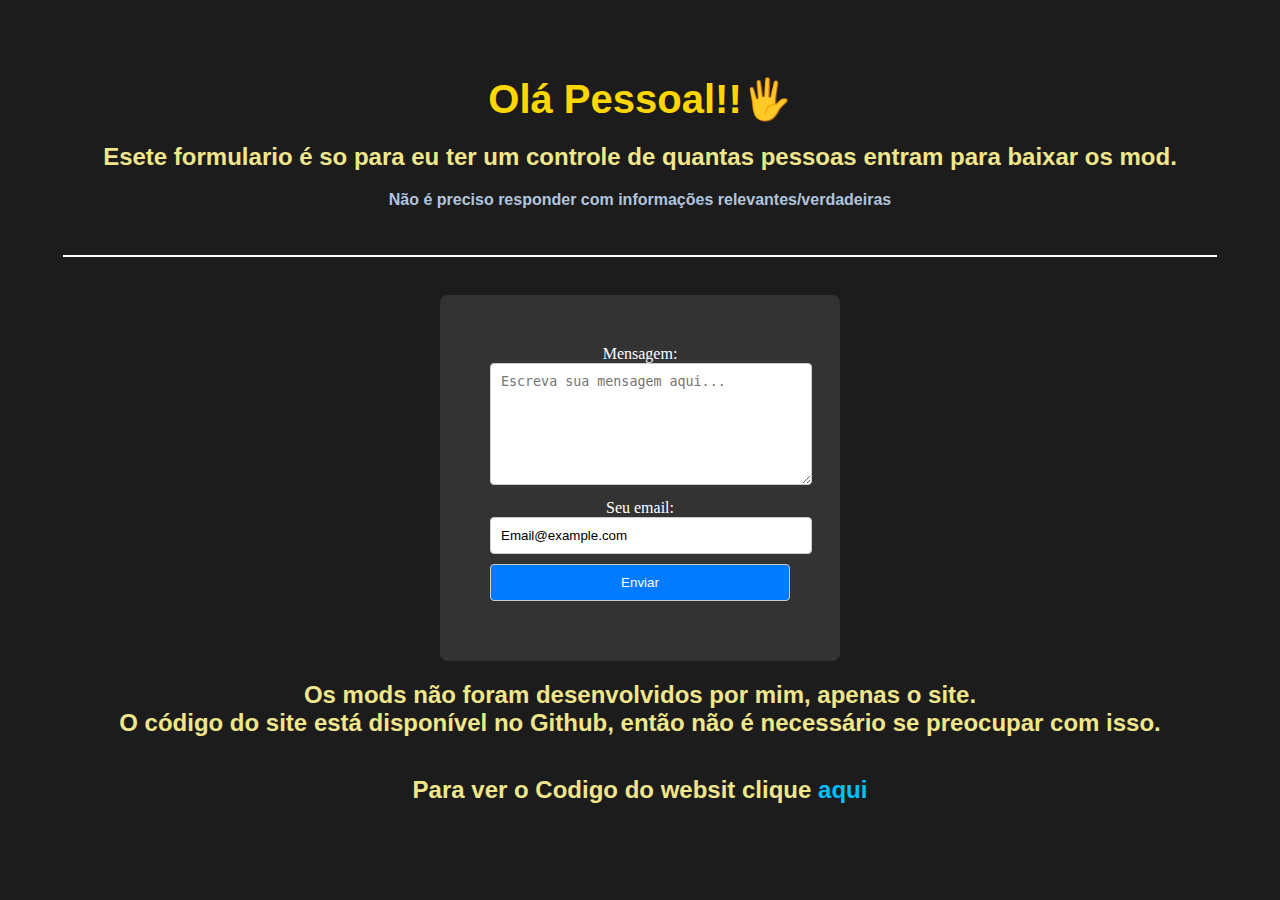
==== index.html @ 094bfab7 "basico mas completo" ====
<!DOCTYPE html>
<html lang="pt-BR">
<head>
    <meta charset="UTF-8">
    <meta name="viewport" content="width=device-width, initial-scale=1.0">
    <link rel="stylesheet" href="style.css">
    <title>Falta Pouco!! 🏎💨</title>
</head>
<body>
    
<header>
    <h1>Olá Pessoal!!🖐</h1>
    <h2>Esete formulario é so para eu ter um controle de quantas pessoas entram para baixar os mod.</h2>
    <h4>Não é preciso responder com informações relevantes/verdadeiras</h4>
</header>

<br>
<hr>
<br>

<div class="formulario">

    <!-- Make sure you don't change the form action-->
    <form action="https://api.staticforms.xyz/submit" method="post">
        <!-- Replace with accessKey sent to your email -->
        <input type="hidden" name="accessKey" value="cc4d21b1-2a5c-450c-ae8b-a95a1c902e3e"> <!-- Required -->
        
        <label for="message">Mensagem:</label>
        <textarea name="message" id="message" placeholder="Escreva sua mensagem aqui..."></textarea> <!-- Optional -->
        
        <!-- If you want replyTo to be set to specific email -->
        <label for="replyTo">Seu email:</label>
        <input type="text" name="replyTo" id="replyTo" value="Email@example.com"> <!-- Optional -->
        
        <!-- Specify @ as reply to value if you want it to be customer's email -->
        <input type="hidden" name="replyTo" value="@"> <!-- Optional -->
        
        <!-- If you want form to redirect to a specific URL after submission -->
        <input type="hidden" name="redirectTo" value="http://127.0.0.1:5500/carros.html"> <!-- Optional -->
        
        <input type="submit" value="Enviar" />
    </form>

</div>

<h2> Os mods não foram desenvolvidos por mim, apenas o site. 
<br> O código do site está disponível no Github, então não é necessário se preocupar com isso.</h2>

<h2>Para ver o Codigo do websit clique <a href="https://github.com/Cafezim68/WebVer" target="_blank">aqui</a> </h2>

</body>
</html>
---- style.css ----
body {
    display: flex;
    flex-direction: column;
    align-items: center; /* Centraliza horizontalmente */
    justify-content: center; /* Centraliza verticalmente */
    min-height: 100vh; /* Faz o corpo ocupar toda a altura da janela */
    background-color: #1c1c1c; /* Cor de fundo */
    color: white; /* Cor do texto */
    text-align: center; /* Centraliza o texto */
    margin: 0; /* Remove margens padrão */
}

h1, h4 {
    margin: 0; /* Remove margens dos cabeçalhos */
}

hr {
    width: 90%; /* Linha horizontal ocupa 100% da largura */
    border: 1px solid #ffffff; /* Cor da linha horizontal */
}

.formulario {
    background-color: #333; /* Cor de fundo do formulário */
    padding: 50px; /* Espaçamento interno */
    border-radius: 8px; /* Bordas arredondadas */
    width: 300px; /* Largura do formulário */
}

textarea {
    width: 100%; /* Largura total */
    height: 100px; /* Altura do textarea */
    margin-bottom: 10px; /* Espaçamento abaixo do textarea */
    border-radius: 4px; /* Bordas arredondadas */
    border: 1px solid #ccc; /* Borda do textarea */
    padding: 10px; /* Espaçamento interno */
}

input[type="text"], input[type="submit"] {
    width: 100%; /* Largura total */
    margin-bottom: 10px; /* Espaçamento abaixo dos inputs */
    padding: 10px; /* Espaçamento interno */
    border-radius: 4px; /* Bordas arredondadas */
    border: 1px solid #ccc; /* Borda dos inputs */
}

input[type="submit"] {
    background-color: #007BFF; /* Cor de fundo do botão */
    color: white; /* Cor do texto do botão */
    cursor: pointer; /* Muda o cursor para mão */
}

input[type="submit"]:hover {
    background-color: #0056b3; /* Cor de fundo do botão ao passar o mouse */
}


h1 {
    font-size: 2.5em;
    color: #FFD700; /* Cor dourada para destacar o título */
    font-family: 'Arial', sans-serif;
}

h2 {
    font-size: 1.5em;
    color: #F0E68C; /* Cor amarelada suave */
    margin-top: 20px;
    font-family: 'Arial', sans-serif;
}

h4 {
    font-size: 1em;
    color: #B0C4DE; /* Azul claro para detalhes */
    font-family: 'Arial', sans-serif;
    margin-bottom: 20px;
}

a {
    color: #00BFFF; /* Azul vibrante para o link */
    text-decoration: none;
    font-weight: bold;
}

a:hover {
    color: #1E90FF; /* Azul mais escuro ao passar o mouse */
    text-decoration: underline;
}

hr {
    width: 90%;
    border: 1px solid #ffffff;
    margin-bottom: 20px; /* Espaçamento abaixo da linha */
}
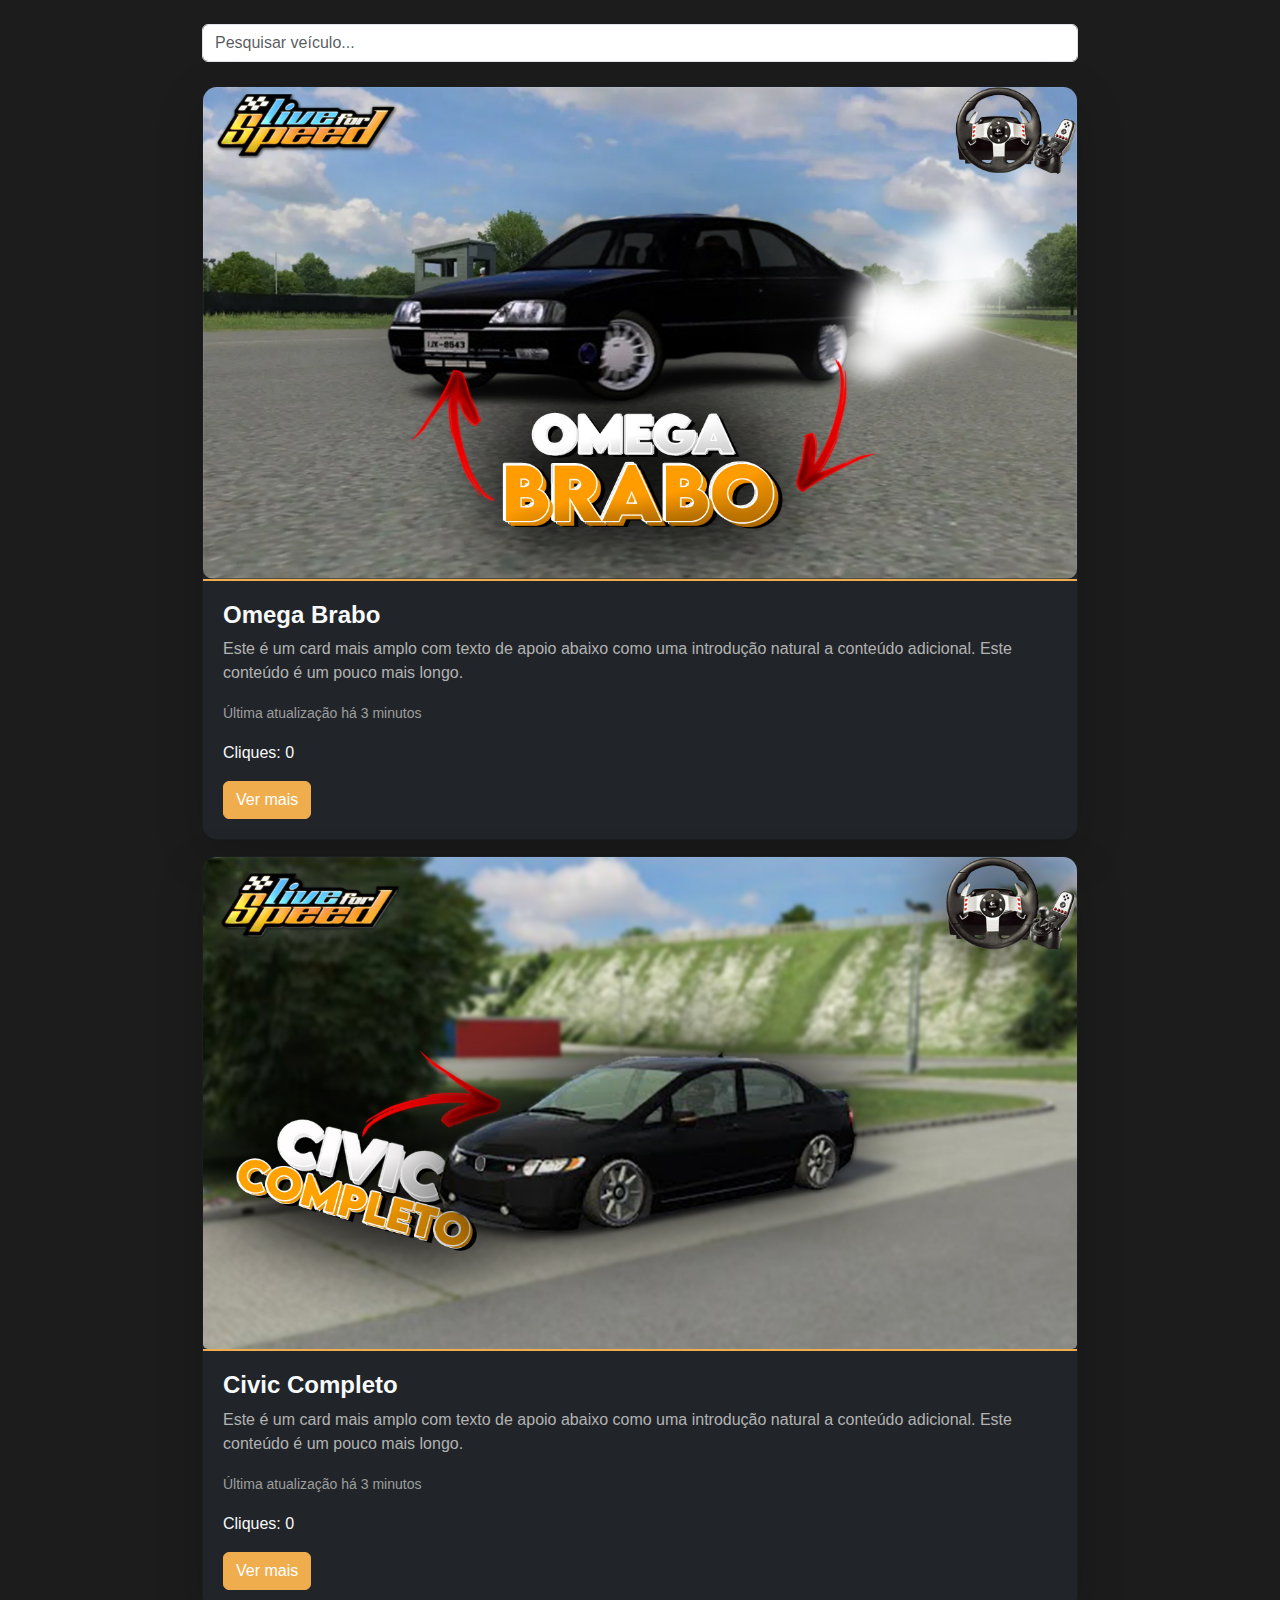
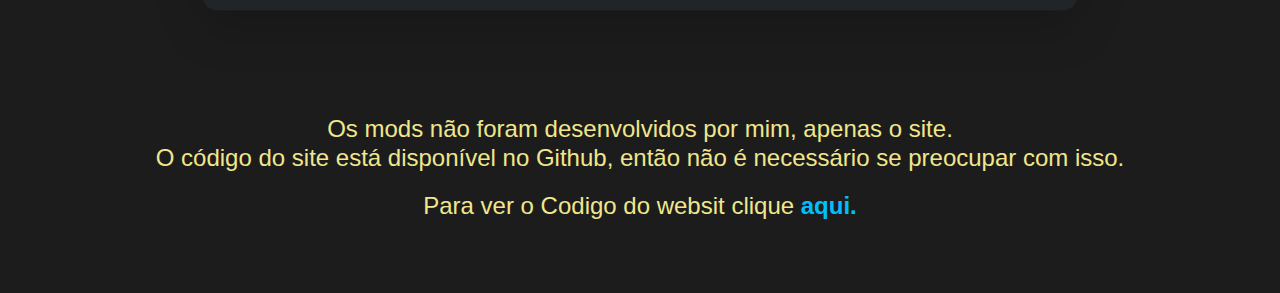
==== commit fa9b7ec2: "basico mas completo 2" ====
--- a/index.html
+++ b/index.html
@@ -3,50 +3,55 @@
 <head>
     <meta charset="UTF-8">
     <meta name="viewport" content="width=device-width, initial-scale=1.0">
-    <link rel="stylesheet" href="style.css">
-    <title>Falta Pouco!! 🏎💨</title>
+    <title>Mods</title>
+    <link rel="stylesheet" href="https://cdnjs.cloudflare.com/ajax/libs/bootstrap/5.3.0/css/bootstrap.min.css">
+    <link rel="stylesheet" href="carro.css">
 </head>
 <body>
-    
-<header>
-    <h1>Olá Pessoal!!🖐</h1>
-    <h2>Esete formulario é so para eu ter um controle de quantas pessoas entram para baixar os mod.</h2>
-    <h4>Não é preciso responder com informações relevantes/verdadeiras</h4>
-</header>
+    <div class="container mt-4">
+        <!-- Barra de Pesquisa -->
+        <div class="mb-4">
+            <input type="text" id="searchInput" class="form-control" placeholder="Pesquisar veículo...">
+        </div>
 
-<br>
-<hr>
-<br>
-
-<div class="formulario">
-
-    <!-- Make sure you don't change the form action-->
-    <form action="https://api.staticforms.xyz/submit" method="post">
-        <!-- Replace with accessKey sent to your email -->
-        <input type="hidden" name="accessKey" value="cc4d21b1-2a5c-450c-ae8b-a95a1c902e3e"> <!-- Required -->
-        
-        <label for="message">Mensagem:</label>
-        <textarea name="message" id="message" placeholder="Escreva sua mensagem aqui..."></textarea> <!-- Optional -->
-        
-        <!-- If you want replyTo to be set to specific email -->
-        <label for="replyTo">Seu email:</label>
-        <input type="text" name="replyTo" id="replyTo" value="Email@example.com"> <!-- Optional -->
-        
-        <!-- Specify @ as reply to value if you want it to be customer's email -->
-        <input type="hidden" name="replyTo" value="@"> <!-- Optional -->
-        
-        <!-- If you want form to redirect to a specific URL after submission -->
-        <input type="hidden" name="redirectTo" value="http://127.0.0.1:5500/carros.html"> <!-- Optional -->
-        
-        <input type="submit" value="Enviar" />
-    </form>
-
+        <!-- Card Omega Brabo -->
+<div class="card mb-3 bg-dark text-light shadow-lg vehicle-card" data-title="Omega Brabo" onclick="handleCardClick('Omega Brabo', 'https://www.mediafire.com/file/8znmoj1jizzf1cp/Omega3.0DriftBYdexterMODS.zip/file');" style="cursor: pointer;">
+    <div class="pri">
+        <img src="img/Omega brabo thumb.jpg" class="card-img-top img-fluid" alt="Imagem do Omega Brabo">
+    </div>
+    <div class="card-body">
+        <h5 class="card-title">Omega Brabo</h5>
+        <p class="card-text">Este é um card mais amplo com texto de apoio abaixo como uma introdução natural a conteúdo adicional. Este conteúdo é um pouco mais longo.</p>
+        <p class="card-text"><small class="text-body-secondary">Última atualização há 3 minutos</small></p>
+        <p class="click-count" id="omegaClicks">Cliques: 0</p> <!-- Contador de cliques -->
+        <a href="https://www.youtube.com/watch?v=dKl-GWI1xis" class="btn btn-warning">Ver mais</a>
+    </div>
 </div>
 
-<h2> Os mods não foram desenvolvidos por mim, apenas o site. 
-<br> O código do site está disponível no Github, então não é necessário se preocupar com isso.</h2>
+<!-- Card Civic Completo -->
+<div class="card bg-dark text-light shadow-lg vehicle-card" data-title="Civic Completo" onclick="handleCardClick('Civic Completo', 'https://www.mediafire.com/file/r757b4qa11762dr/BLACKBULL%28new+civic+esseih%29.rar');" style="cursor: pointer;">
+    <div class="seg">
+        <img src="img/civicão thumb.jpg" class="card-img-bottom img-fluid" alt="Imagem do Civic Completo">
+    </div>
+    <div class="card-body">
+        <h5 class="card-title">Civic Completo</h5>
+        <p class="card-text">Este é um card mais amplo com texto de apoio abaixo como uma introdução natural a conteúdo adicional. Este conteúdo é um pouco mais longo.</p>
+        <p class="card-text"><small class="text-body-secondary">Última atualização há 3 minutos</small></p>
+        <p class="click-count" id="civicClicks">Cliques: 0</p> <!-- Contador de cliques -->
+        <a href="https://www.youtube.com/watch?v=SlhR41eGGA4&t=8s" class="btn btn-warning">Ver mais</a>
+    </div>
+</div>
 
-<h2>Para ver o Codigo do websit clique <a href="https://github.com/Cafezim68/WebVer" target="_blank">aqui</a> </h2>
+    </div>
 
+    <div class="le">
+    <h2> Os mods não foram desenvolvidos por mim, apenas o site. 
+        <br> O código do site está disponível no Github, então não é necessário se preocupar com isso.</h2>
+        
+        <h2>Para ver o Codigo do websit clique <a href="https://github.com/Cafezim68/WebVer" target="_blank">aqui.</a> </h2>
+
+    </div>
+    <script src="https://cdnjs.cloudflare.com/ajax/libs/bootstrap/5.3.0/js/bootstrap.bundle.min.js"></script>
+    <script src="carro.js"></script>
 </body>
 </html>
--- a/carro.css
+++ b/carro.css
@@ -0,0 +1,105 @@
+body {
+    background-color: #1c1c1c;
+    font-family: 'Arial', sans-serif;
+}
+
+.card {
+    border-radius: 15px;
+    overflow: hidden;
+    margin-bottom: 20px;
+    transition: transform 0.2s ease; /* Efeito ao passar o mouse */
+}
+
+.card:hover {
+    transform: scale(1.02); /* Leve aumento ao passar o mouse */
+}
+
+.card-body {
+    padding: 20px;
+}
+
+.card-title {
+    font-weight: bold;
+    font-size: 1.5rem;
+}
+
+.card-text {
+    font-size: 1rem;
+    color: #b3b3b3;
+}
+
+.pri, .seg {
+    max-width: 100%;
+    height: auto;
+    border-bottom: 2px solid #f0ad4e;
+}
+
+img {
+    border-radius: 10px;
+}
+
+.shadow-lg {
+    box-shadow: 0 4px 8px rgba(0, 0, 0, 0.3);
+}
+
+.text-body-secondary {
+    color: #9e9e9e !important;
+}
+
+.container {
+    max-width: 900px;
+    margin: 0 auto;
+}
+
+.btn-warning {
+    background-color: #f0ad4e;
+    border-color: #f0ad4e;
+    color: #fff;
+}
+
+.btn-warning:hover {
+    background-color: #e69a3c;
+    border-color: #e69a3c;
+}
+
+h1 {
+    font-size: 2.5em;
+    color: #FFD700; /* Cor dourada para destacar o título */
+    font-family: 'Arial', sans-serif;
+}
+
+h2 {
+    font-size: 1.5em;
+    color: #F0E68C; /* Cor amarelada suave */
+    margin-top: 20px;
+    font-family: 'Arial', sans-serif;
+}
+
+h4 {
+    font-size: 1em;
+    color: #B0C4DE; /* Azul claro para detalhes */
+    font-family: 'Arial', sans-serif;
+    margin-bottom: 20px;
+}
+
+a {
+    color: #00BFFF; /* Azul vibrante para o link */
+    text-decoration: none;
+    font-weight: bold;
+}
+
+a:hover {
+    color: #1E90FF; /* Azul mais escuro ao passar o mouse */
+    text-decoration: underline;
+}
+
+hr {
+    width: 90%;
+    border: 1px solid #ffffff;
+    margin-bottom: 20px; /* Espaçamento abaixo da linha */
+}
+
+.le {
+    text-align: center;
+    padding: 5%;
+}